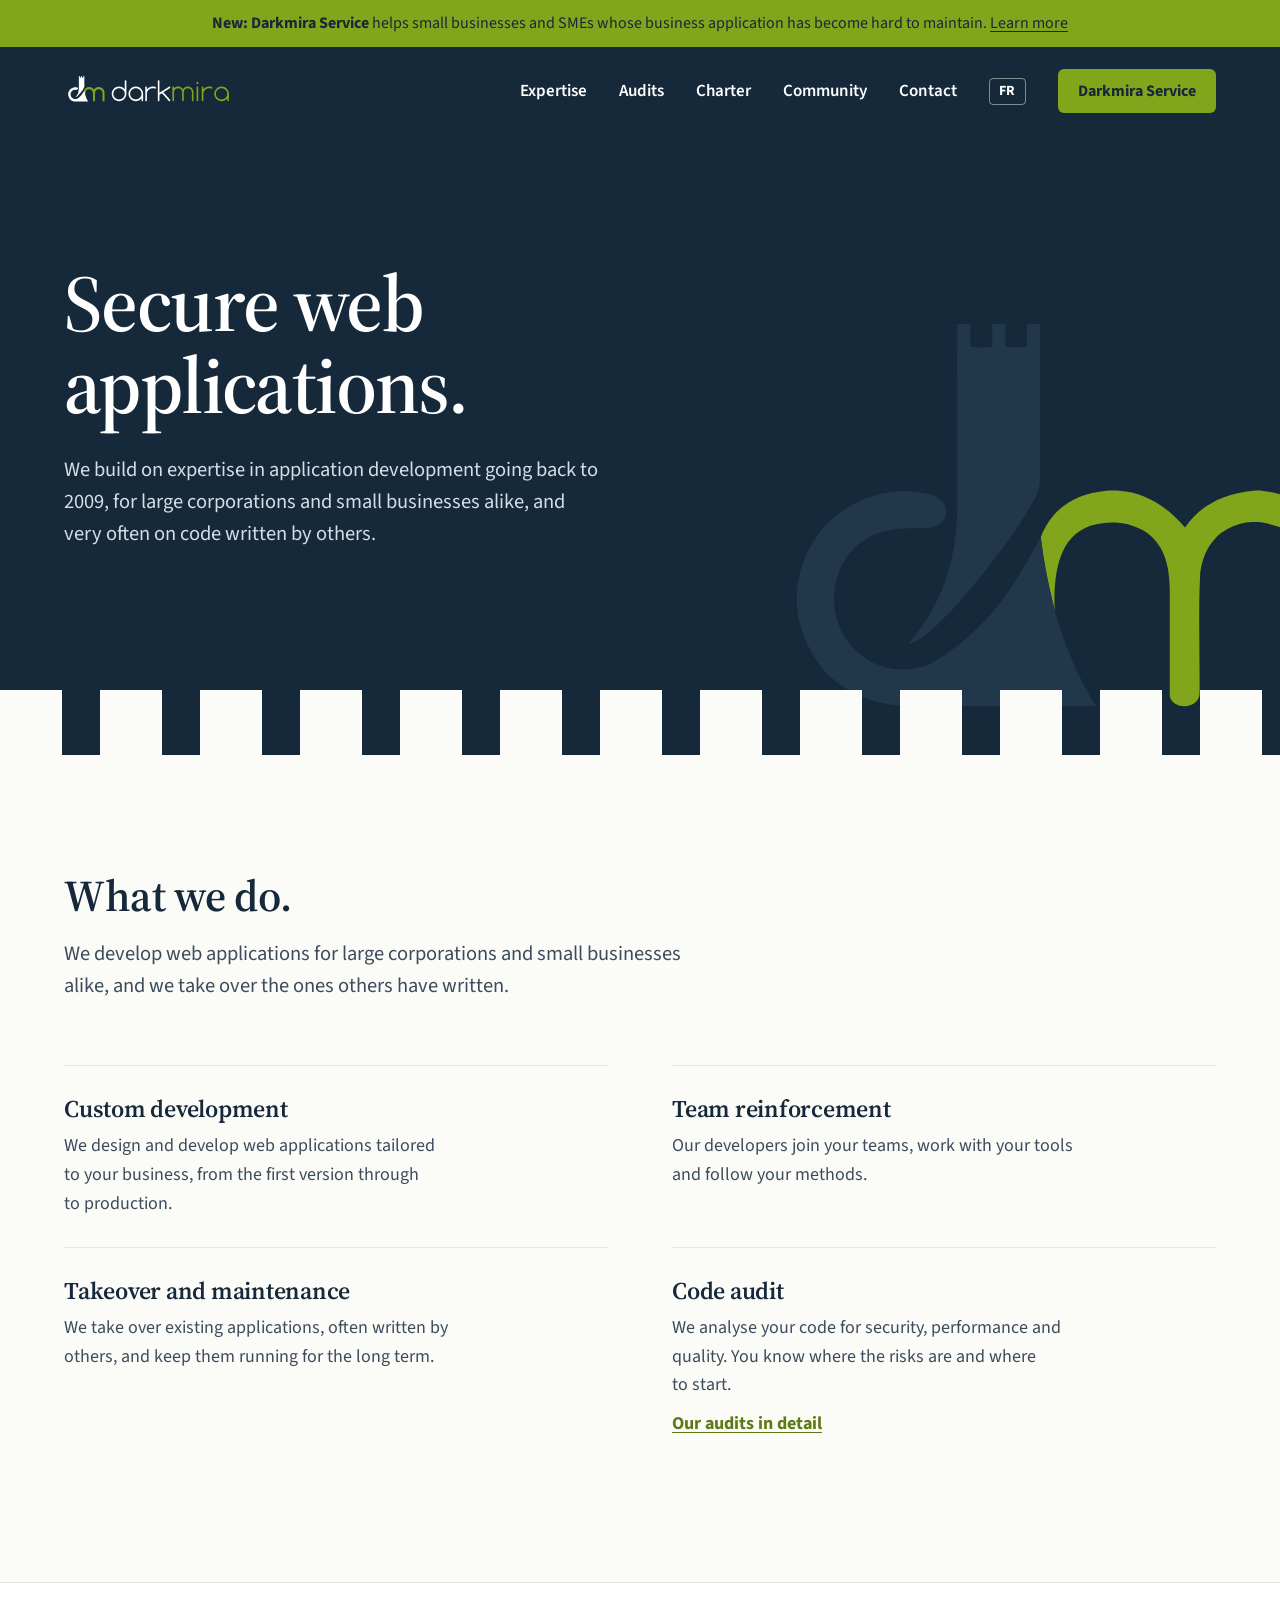
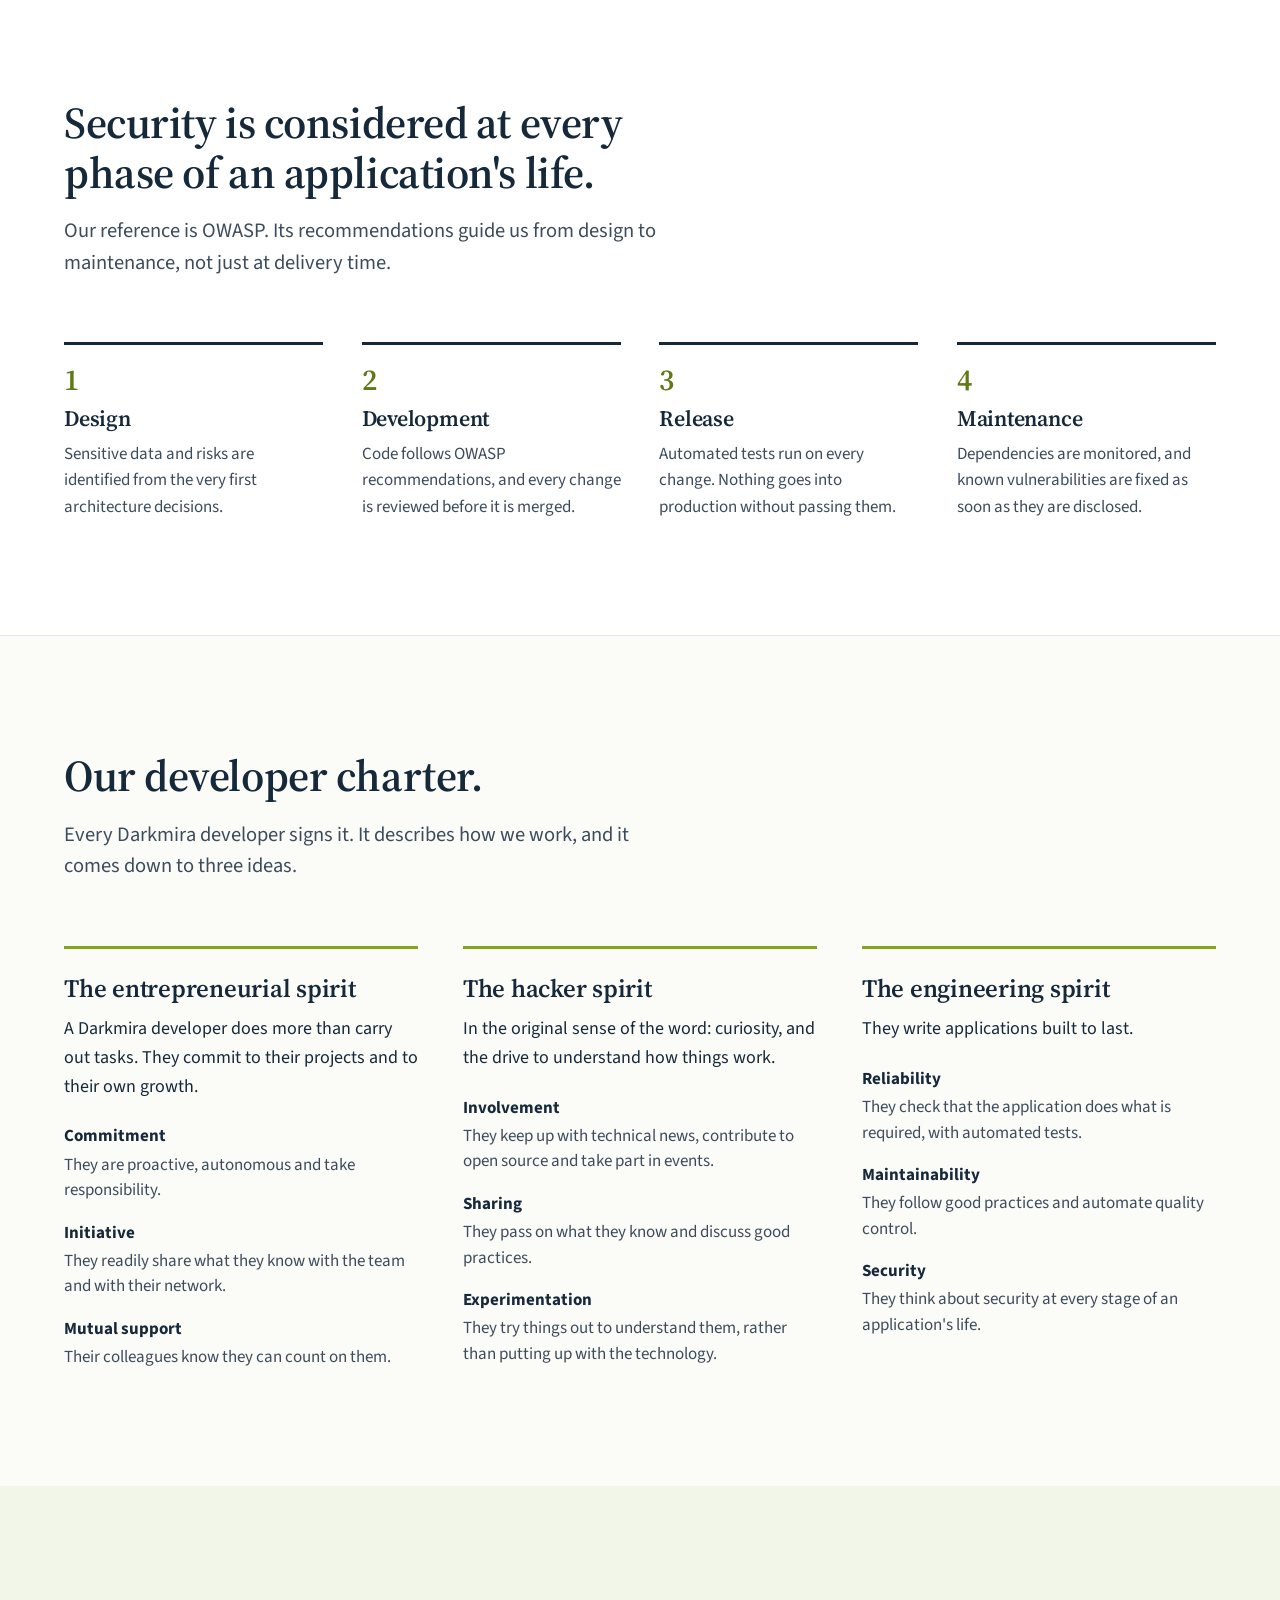
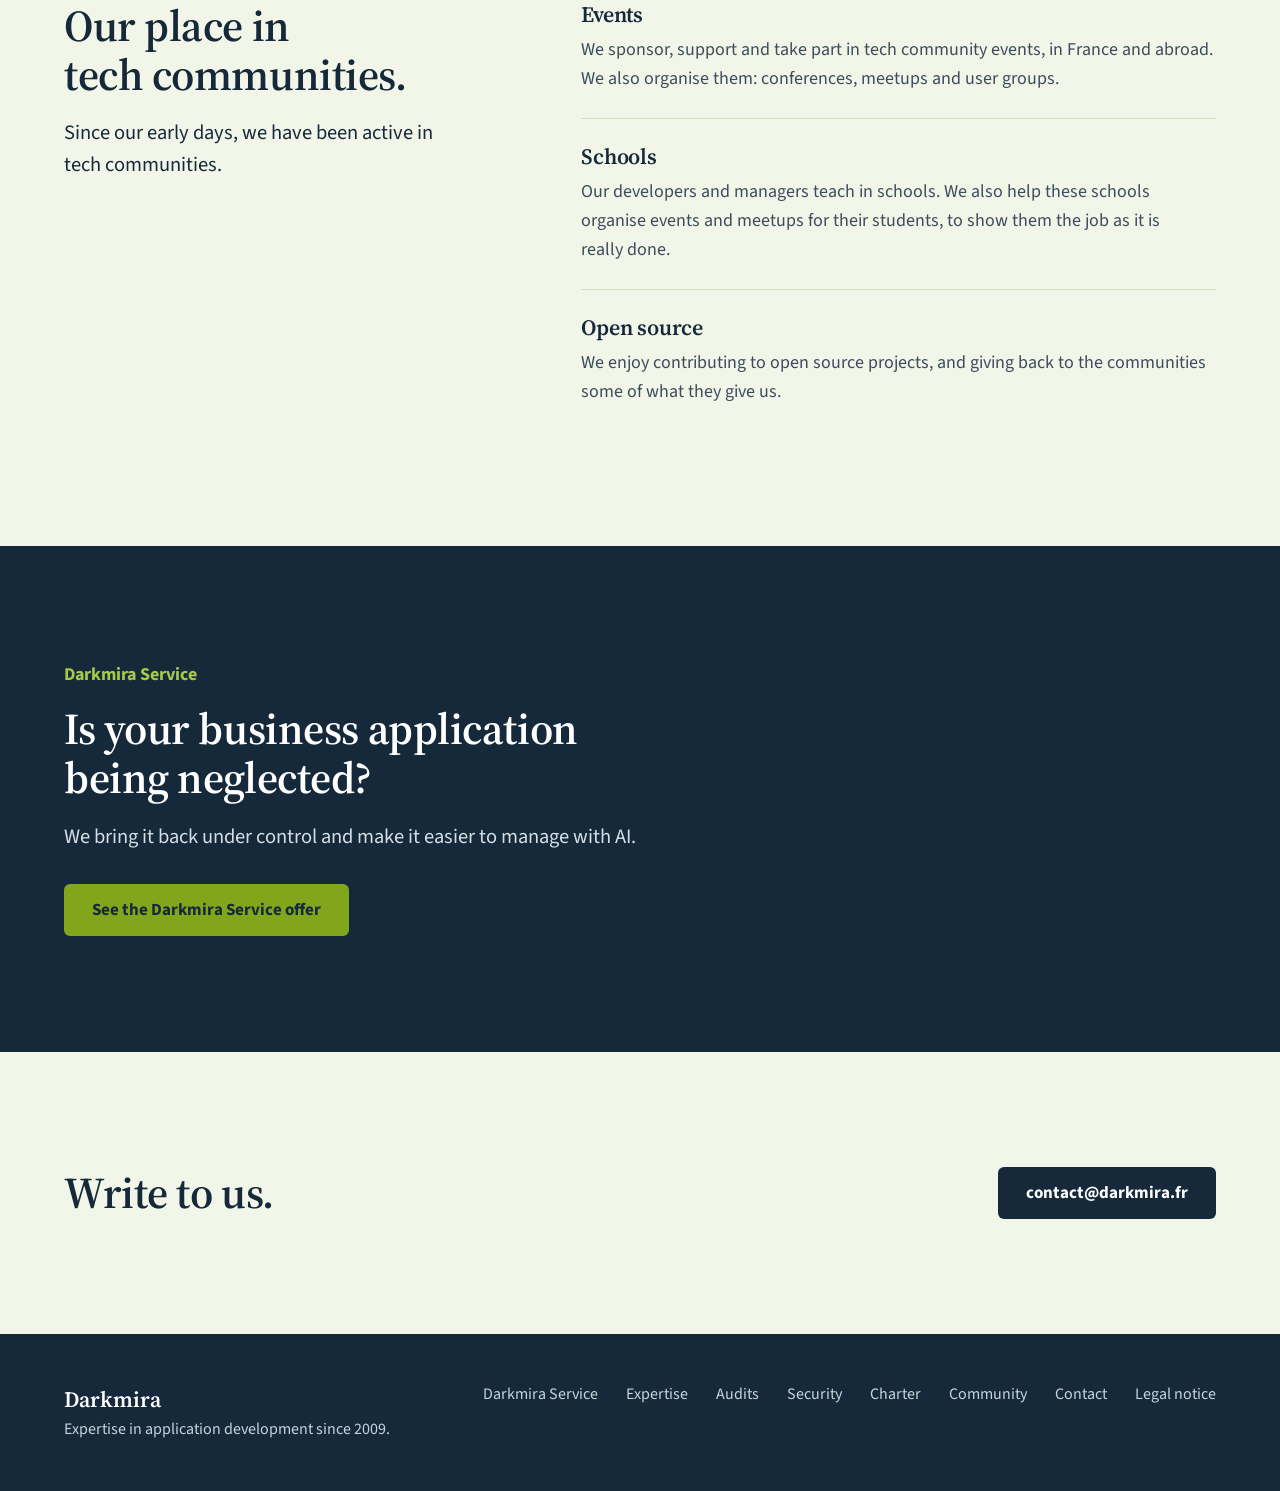
==== en/index.html @ b1850379 "Version anglaise (#5)" ====
<!doctype html>
<html lang="en">
<head>
<meta charset="utf-8">
<title>Darkmira, secure web applications</title>
<meta name="description" content="Darkmira: expertise in secure web application development since 2009, for large corporations and small businesses alike.">
<meta name="viewport" content="width=device-width, initial-scale=1">
<link rel="alternate" hreflang="fr" href="https://darkmira.fr/">
<link rel="alternate" hreflang="en" href="https://darkmira.fr/en/">
<link rel="alternate" hreflang="x-default" href="https://darkmira.fr/">
<meta name="theme-color" content="#16293A">
<link rel="icon" type="image/png" sizes="32x32" href="/assets/favicon/favicon-32x32.png">
<link rel="icon" type="image/png" sizes="16x16" href="/assets/favicon/favicon-16x16.png">
<link rel="apple-touch-icon" href="/assets/favicon/apple-touch-icon.png">
<link rel="preconnect" href="https://fonts.googleapis.com">
<link rel="preconnect" href="https://fonts.gstatic.com" crossorigin>
<link rel="stylesheet" href="https://fonts.googleapis.com/css2?family=Source+Sans+3:wght@400;600;700&amp;family=Source+Serif+4:opsz,wght@8..60,500;8..60,600&amp;display=swap">
<link rel="stylesheet" href="/assets/css/site.css">
</head>
<body>
<a class="evitement" href="#contenu">Skip to content</a>

<a class="bandeau" href="https://service.darkmira.fr/en/"><strong>New: Darkmira Service</strong> helps small businesses and SMEs whose business application has become hard to maintain. <span>Learn more</span></a>

<div class="rempart">
  <header class="cadre entete">
    <a class="entete__logo" href="/en/" aria-label="Darkmira, home"><svg viewBox="0 0 735.1 173.5" aria-hidden="true" focusable="false"><path fill="currentColor" d="M67.9,28.1c1.5,0.4,4.7,0.4,6.2,0v-6.5H78v6.5c1.5,0.4,4.7,0.4,6.2,0v-6.5h3.8v22.6c0,7.4,0,16.8,0,22.3c0,4-2.8,7.7-4.8,11c-5.9,9.7-18.4,24.4-20.4,26.4c-2,2-4.3,4.3-4.3,4.3s-4.8,4.8-8.6,5.8c8-8.9,14.1-22,14.2-39.1c0.1-16.8-0.1-35.8,0-53.3h3.8V28.1z"></path><path fill="#81A61B" d="M88.1,83.1c3-7.8,9.2-12.5,19-13.4c1.1-0.1,3.6,0,3.6,0c7.1,0.4,13.6,4.3,19,10.6c4.1-6,10.5-9.7,19.7-10.6c1.3-0.1,2.4,0,2.4,0c14.5,1.6,23.4,12.3,23.3,23.8c0,1.7,0,35.5,0,35.5c-1,3.8-8.5,3.8-8.6-0.7c-0.2-11.5,0.3-23.7-0.2-34.8c-0.7-8.9-5.8-13.1-14.2-14.6c-1.4-0.2-3.7-0.2-4.8,0c-7.6,1.4-12,6.4-13.2,14.4c-0.6,11-0.1,23.1-0.2,34.6c0.2,5-7.8,5.2-8.6,1V98c0-11.1-4.4-17.8-14.2-19.2c-2.3-0.2-2.6-0.2-4.6,0c-11.9,1.4-14.7,11.8-14.2,25.7C90.5,97.6,88.9,90.7,88.1,83.1"></path><path fill="currentColor" d="M88.1,83c0.9,7.6,2.4,14.6,4.1,21.4c2.8,10.3,6.8,19.3,11.8,27.4h-12H49.4c-9.6-0.2-16.4-3.7-21.4-7.9c-5-4.2-10.4-13.8-10.3-23c-0.2-13.3,9-22.1,10.8-23.5c3.9-3.2,10-6.8,18.7-7.4c0,0,1.5-0.1,2.9,0c4.5,0.5,10.5,0.9,10.6,5.8c0,2.8-2.3,4.8-6.2,4.8c-3,0-1.9,0-7,0.2c-12.7,0.6-20.1,10.8-19,22.6c1,10.3,11.3,20.9,25.2,17.3c6.1-1.6,16.7-11.7,17.8-13C78.4,100.7,83.2,91.9,88.1,83"></path><path fill="currentColor" d="M262.7,43.4c0-1,0.3-1.8,1-2.5c0.7-0.7,1.5-1,2.5-1s1.8,0.3,2.5,1s1,1.5,1,2.5v55.3c0,8.7-3.1,16.2-9.3,22.4c-6.2,6.2-13.7,9.3-22.4,9.3s-16.2-3.1-22.4-9.3c-6.2-6.2-9.3-13.7-9.3-22.4c0-8.7,3.1-16.2,9.3-22.4c6.2-6.2,13.6-9.3,22.4-9.3s16.2,3.1,22.4,9.3l2.2,2.2V43.4z M262.7,98.8c0-6.8-2.4-12.6-7.2-17.4c-4.8-4.8-10.6-7.2-17.4-7.2s-12.6,2.4-17.4,7.2c-4.8,4.8-7.2,10.6-7.2,17.4s2.4,12.6,7.2,17.4c4.8,4.8,10.6,7.2,17.4,7.2s12.6-2.4,17.4-7.2C260.3,111.4,262.7,105.6,262.7,98.8z"></path><path fill="currentColor" d="M335.1,119c-7.6,7.7-15.8,11.5-24.6,11.5c-8.7,0-16.2-3.1-22.4-9.3c-6.2-6.2-9.3-13.7-9.3-22.4c0-8.7,3.1-16.2,9.3-22.4c6.2-6.2,13.6-9.3,22.4-9.3s16.2,3.1,22.4,9.3c6.2,6.2,9.3,13.7,9.3,22.4v28.2c0,1-0.3,1.8-1,2.5s-1.5,1-2.5,1s-1.8-0.3-2.5-1c-0.7-0.7-1-1.5-1-2.5V119z M310.5,74.1c-6.8,0-12.6,2.4-17.4,7.2c-4.8,4.8-7.2,10.6-7.2,17.4s2.4,12.6,7.2,17.4c4.8,4.8,10.6,7.2,17.4,7.2s12.6-2.4,17.4-7.2c4.8-4.8,7.2-10.6,7.2-17.4c0-6.8-2.4-12.6-7.2-17.4C323.1,76.5,317.2,74.1,310.5,74.1z"></path><path fill="currentColor" d="M351.4,70.6c0-1,0.3-1.8,1-2.5s1.5-1,2.5-1s1.8,0.3,2.5,1s1,1.5,1,2.5v8c7.7-7.7,15.9-11.5,24.7-11.5c4.7,0,8.7,0.7,12.1,2.2c0.6,0.2,1.2,0.6,1.6,1.1c0.6,0.6,1,1.5,1,2.5c0,1-0.3,1.8-1,2.5s-1.5,1-2.5,1c-0.6,0-1.1-0.1-1.6-0.3c-2.6-1.3-5.8-1.9-9.6-1.9c-6.8,0-12.6,2.4-17.4,7.2c-4.8,4.8-7.2,10.6-7.2,17.4v28.2c0,1-0.3,1.8-1,2.5s-1.5,1-2.5,1s-1.8-0.3-2.5-1s-1-1.5-1-2.5V70.6z"></path><path fill="currentColor" d="M412.6,94.6l41.5-27c0.5-0.3,1.2-0.5,1.9-0.5c1,0,1.8,0.3,2.5,1s1,1.5,1,2.5c0,1.2-0.4,2.1-1.1,2.7L429.7,92l28.8,32.5c0.6,0.7,1,1.5,1,2.5c0,1-0.3,1.8-1,2.5s-1.5,1-2.5,1c-1,0-1.8-0.4-2.5-1.1l-29.8-33.5l-11,7.2v23.9c0,1-0.3,1.8-1,2.5c-0.7,0.7-1.5,1-2.5,1s-1.8-0.3-2.5-1c-0.7-0.7-1-1.5-1-2.5V43.3c0-1,0.3-1.8,1-2.5c0.7-0.7,1.5-1,2.5-1s1.8,0.3,2.5,1c0.7,0.7,1,1.5,1,2.5V94.6z"></path><path fill="#81A61B" d="M475.6,126.9c0,1-0.3,1.8-1,2.5s-1.5,1-2.5,1c-1,0-1.8-0.3-2.5-1c-0.7-0.7-1-1.5-1-2.5V70.6c0-1,0.3-1.8,1-2.5c0.7-0.7,1.5-1,2.5-1c1,0,1.8,0.3,2.5,1s1,1.5,1,2.5v3.8c5.7-4.9,11.6-7.3,17.6-7.3c6.8,0,12.6,2.4,17.4,7.2c1.2,1.2,2.4,2.7,3.7,4.4c1.3-1.7,2.5-3.2,3.7-4.4c4.8-4.8,10.6-7.2,17.4-7.2s12.6,2.4,17.4,7.2c4.8,4.8,7.2,10.6,7.2,17.4v35.2c0,1-0.3,1.8-1,2.5s-1.5,1-2.5,1s-1.8-0.3-2.5-1s-1-1.5-1-2.5V91.7c0-4.9-1.7-9-5.2-12.4c-3.5-3.5-7.6-5.2-12.4-5.2c-4.8,0-9,1.7-12.4,5.2c-3.4,3.4-5.1,7.6-5.1,12.4v35.2c0,1-0.3,1.8-1,2.5s-1.5,1-2.5,1s-1.8-0.3-2.5-1s-1-1.5-1-2.5V91.7c0-4.9-1.7-9-5.1-12.4c-3.5-3.5-7.6-5.2-12.4-5.2c-4.8,0-9,1.7-12.4,5.2c-3.4,3.4-5.1,7.6-5.1,12.4V126.9z"></path><path fill="#81A61B" d="M581.7,51.8c0,1.3-0.5,2.4-1.4,3.3c-0.9,0.9-2,1.4-3.3,1.4c-1.3,0-2.4-0.5-3.3-1.4c-0.9-0.9-1.4-2-1.4-3.3c0-1.3,0.5-2.4,1.4-3.3c0.9-0.9,2-1.4,3.3-1.4c1.3,0,2.4,0.5,3.3,1.4C581.2,49.4,581.7,50.5,581.7,51.8z M573.5,70.6c0-1,0.3-1.8,1-2.5c0.7-0.7,1.5-1,2.5-1c1,0,1.8,0.3,2.5,1c0.7,0.7,1,1.5,1,2.5v56.3c0,1-0.3,1.8-1,2.5c-0.7,0.7-1.5,1-2.5,1c-1,0-1.8-0.3-2.5-1c-0.7-0.7-1-1.5-1-2.5V70.6z"></path><path fill="#81A61B" d="M595.7,70.6c0-1,0.3-1.8,1-2.5s1.5-1,2.5-1s1.8,0.3,2.5,1s1,1.5,1,2.5v8c7.7-7.7,15.9-11.5,24.7-11.5c4.7,0,8.7,0.7,12.1,2.2c0.6,0.2,1.2,0.6,1.6,1.1c0.6,0.6,1,1.5,1,2.5c0,1-0.3,1.8-1,2.5s-1.5,1-2.5,1c-0.6,0-1.1-0.1-1.6-0.3c-2.6-1.3-5.8-1.9-9.6-1.9c-6.8,0-12.6,2.4-17.4,7.2c-4.8,4.8-7.2,10.6-7.2,17.4v28.2c0,1-0.3,1.8-1,2.5s-1.5,1-2.5,1s-1.8-0.3-2.5-1s-1-1.5-1-2.5V70.6z"></path><path fill="#81A61B" d="M706.1,119c-7.6,7.7-15.8,11.5-24.6,11.5c-8.7,0-16.2-3.1-22.4-9.3c-6.2-6.2-9.3-13.7-9.3-22.4c0-8.7,3.1-16.2,9.3-22.4c6.2-6.2,13.6-9.3,22.4-9.3s16.2,3.1,22.4,9.3c6.2,6.2,9.3,13.7,9.3,22.4v28.2c0,1-0.3,1.8-1,2.5s-1.5,1-2.5,1s-1.8-0.3-2.5-1c-0.7-0.7-1-1.5-1-2.5V119z M681.5,74.1c-6.8,0-12.6,2.4-17.4,7.2c-4.8,4.8-7.2,10.6-7.2,17.4s2.4,12.6,7.2,17.4c4.8,4.8,10.6,7.2,17.4,7.2s12.6-2.4,17.4-7.2c4.8-4.8,7.2-10.6,7.2-17.4c0-6.8-2.4-12.6-7.2-17.4C694.1,76.5,688.3,74.1,681.5,74.1z"></path></svg></a>
    <nav aria-label="Main navigation">
      <a href="#expertise">Expertise</a>
      <a href="/en/audits.html">Audits</a>
      <a href="#charte">Charter</a>
      <a href="#communaute">Community</a>
      <a href="#contact">Contact</a>
      <a class="langue" href="/" hreflang="fr" lang="fr" aria-label="Version française">FR</a>
      <a class="bouton bouton--vert" href="https://service.darkmira.fr/en/">Darkmira Service</a>
    </nav>
  </header>

  <section class="cadre hero">
    <h1>Secure web applications.</h1>
    <p class="chapeau">We build on expertise in application development going back to 2009, for large corporations and small businesses alike, and very often on code written by others.</p>
  </section>
  <svg class="hero__tour" viewBox="0 0 192 173.5" aria-hidden="true" focusable="false"><path class="t" d="M68.3,31c1.5,0.4,4.7,0.4,6.2,0v-6.5h3.8V31c1.5,0.4,4.7,0.4,6.2,0v-6.5h3.8v22.6c0,7.4,0,16.8,0,22.3c0,4-2.8,7.7-4.8,11c-5.9,9.7-18.4,24.4-20.4,26.4c-2,2-4.3,4.3-4.3,4.3s-4.8,4.8-8.6,5.8c8-8.9,14.1-22,14.2-39.1c0.1-16.8-0.1-35.8,0-53.3h3.8V31z"/><path class="m" d="M88.5,86c3-7.8,9.2-12.5,19-13.4c1.1-0.1,3.6,0,3.6,0c7.1,0.4,13.6,4.3,19,10.6c4.1-6,10.5-9.7,19.7-10.6c1.3-0.1,2.4,0,2.4,0c14.5,1.6,23.4,12.3,23.3,23.8c0,1.7,0,35.5,0,35.5c-1,3.8-8.5,3.8-8.6-0.7c-0.2-11.5,0.3-23.7-0.2-34.8c-0.7-8.9-5.8-13.1-14.2-14.6c-1.4-0.2-3.7-0.2-4.8,0c-7.6,1.4-12,6.4-13.2,14.4c-0.6,11-0.1,23.1-0.2,34.6c0.2,5-7.8,5.2-8.6,1v-30.7c0-11.1-4.4-17.8-14.2-19.2c-2.3-0.2-2.6-0.2-4.6,0C94.8,83,92,93.5,92.5,107.3C90.9,100.5,89.3,93.6,88.5,86"/><path class="t" d="M88.5,85.9c0.9,7.6,2.4,14.6,4.1,21.4c2.8,10.3,6.8,19.3,11.8,27.4h-12H49.8c-9.6-0.2-16.4-3.7-21.4-7.9c-5-4.2-10.4-13.8-10.3-23C18,90.4,27.2,81.5,29,80.2c3.9-3.2,10-6.8,18.7-7.4c0,0,1.5-0.1,2.9,0c4.5,0.5,10.5,0.9,10.6,5.8c0,2.8-2.3,4.8-6.2,4.8c-3,0-1.9,0-7,0.2c-12.7,0.6-20.1,10.8-19,22.6c1,10.3,11.3,20.9,25.2,17.3c6.1-1.6,16.7-11.7,17.8-13C78.8,103.6,83.6,94.8,88.5,85.9"/></svg>
</div>

<main id="contenu">
  <section class="section" id="expertise" aria-labelledby="expertise-titre">
    <div class="cadre">
      <div class="charte__tete">
        <h2 id="expertise-titre">What we do.</h2>
        <p class="chapeau">We develop web applications for large corporations and small businesses alike, and we take over the ones others have written.</p>
      </div>
      <ul class="activites">
        <li>
          <h3>Custom development</h3>
          <p>We design and develop web applications tailored to your business, from the first version through to production.</p>
        </li>
        <li>
          <h3>Team reinforcement</h3>
          <p>Our developers join your teams, work with your tools and follow your methods.</p>
        </li>
        <li>
          <h3>Takeover and maintenance</h3>
          <p>We take over existing applications, often written by others, and keep them running for the long term.</p>
        </li>
        <li>
          <h3>Code audit</h3>
          <p>We analyse your code for security, performance and quality. You know where the risks are and where to start.</p>
          <p><a href="/en/audits.html">Our audits in detail</a></p>
        </li>
      </ul>
    </div>
  </section>

  <section class="section blanc" id="securite" aria-labelledby="securite-titre">
    <div class="cadre">
      <div class="charte__tete">
        <h2 id="securite-titre">Security is considered at every phase of an application's life.</h2>
        <p class="chapeau">Our reference is OWASP. Its recommendations guide us from design to maintenance, not just at delivery time.</p>
      </div>
      <ol class="phases">
        <li>
          <h3>Design</h3>
          <p>Sensitive data and risks are identified from the very first architecture decisions.</p>
        </li>
        <li>
          <h3>Development</h3>
          <p>Code follows OWASP recommendations, and every change is reviewed before it is merged.</p>
        </li>
        <li>
          <h3>Release</h3>
          <p>Automated tests run on every change. Nothing goes into production without passing them.</p>
        </li>
        <li>
          <h3>Maintenance</h3>
          <p>Dependencies are monitored, and known vulnerabilities are fixed as soon as they are disclosed.</p>
        </li>
      </ol>
    </div>
  </section>

  <section class="section" id="charte" aria-labelledby="charte-titre">
    <div class="cadre">
      <div class="charte__tete">
        <h2 id="charte-titre">Our developer charter.</h2>
        <p class="chapeau">Every Darkmira developer signs it. It describes how we work, and it comes down to three ideas.</p>
      </div>
      <div class="esprits">
        <article>
          <h3>The entrepreneurial spirit</h3>
          <p class="esprits__intro">A Darkmira developer does more than carry out tasks. They commit to their projects and to their own growth.</p>
          <dl>
            <dt>Commitment</dt><dd>They are proactive, autonomous and take responsibility.</dd>
            <dt>Initiative</dt><dd>They readily share what they know with the team and with their network.</dd>
            <dt>Mutual support</dt><dd>Their colleagues know they can count on them.</dd>
          </dl>
        </article>
        <article>
          <h3>The hacker spirit</h3>
          <p class="esprits__intro">In the original sense of the word: curiosity, and the drive to understand how things work.</p>
          <dl>
            <dt>Involvement</dt><dd>They keep up with technical news, contribute to open source and take part in events.</dd>
            <dt>Sharing</dt><dd>They pass on what they know and discuss good practices.</dd>
            <dt>Experimentation</dt><dd>They try things out to understand them, rather than putting up with the technology.</dd>
          </dl>
        </article>
        <article>
          <h3>The engineering spirit</h3>
          <p class="esprits__intro">They write applications built to last.</p>
          <dl>
            <dt>Reliability</dt><dd>They check that the application does what is required, with automated tests.</dd>
            <dt>Maintainability</dt><dd>They follow good practices and automate quality control.</dd>
            <dt>Security</dt><dd>They think about security at every stage of an application's life.</dd>
          </dl>
        </article>
      </div>
    </div>
  </section>

  <section class="section engagement" id="communaute" aria-labelledby="communaute-titre">
    <div class="cadre colonnes">
      <div class="colonnes__tete">
        <h2 id="communaute-titre">Our place in tech communities.</h2>
        <p class="chapeau">Since our early days, we have been active in tech communities.</p>
      </div>
      <ul class="liste-filets">
        <li>
          <h3>Events</h3>
          <p>We sponsor, support and take part in tech community events, in France and abroad. We also organise them: conferences, meetups and user groups.</p>
        </li>
        <li>
          <h3>Schools</h3>
          <p>Our developers and managers teach in schools. We also help these schools organise events and meetups for their students, to show them the job as it is really done.</p>
        </li>
        <li>
          <h3>Open source</h3>
          <p>We enjoy contributing to open source projects, and giving back to the communities some of what they give us.</p>
        </li>
      </ul>
    </div>
  </section>

  <section class="section offre" aria-labelledby="offre-titre">
    <div class="cadre">
      <div>
        <p class="offre__nom">Darkmira Service</p>
        <h2 id="offre-titre">Is your business application being neglected?</h2>
        <p class="chapeau">We bring it back under control and make it easier to manage with AI.</p>
      </div>
      <div class="offre__action">
        <a class="bouton bouton--vert" href="https://service.darkmira.fr/en/">See the Darkmira Service offer</a>
      </div>
    </div>
  </section>

  <section class="section contact" id="contact" aria-labelledby="contact-titre">
    <div class="cadre">
      <h2 id="contact-titre">Write to us.</h2>
      <a class="bouton bouton--nuit" href="mailto:contact@darkmira.fr">contact@darkmira.fr</a>
    </div>
  </section>
</main>

<footer class="pied">
  <div class="cadre">
    <div>
      <p class="pied__nom">Darkmira</p>
      <p>Expertise in application development since 2009.</p>
    </div>
    <nav aria-label="Footer">
      <a href="https://service.darkmira.fr/en/">Darkmira Service</a>
      <a href="#expertise">Expertise</a>
      <a href="/en/audits.html">Audits</a>
      <a href="#securite">Security</a>
      <a href="#charte">Charter</a>
      <a href="#communaute">Community</a>
      <a href="#contact">Contact</a>
      <a href="/en/legal-notice.html">Legal notice</a>
    </nav>
  </div>
</footer>
</body>
</html>
---- assets/css/site.css ----
:root {
  --nuit: #16293A;
  --nuit-2: #20374C;
  --vert: #81A61B;
  --vert-fonce: #5F7A14;
  --vert-clair: #A9C94A;
  --page: #FBFBF8;
  --pale: #F2F6E8;
  --blanc: #FFFFFF;
  --texte-2: #3D4C5C;
  --filet: #E3E8D8;
  --sur-nuit: #D5DEE6;

  --serif: 'Source Serif 4', Georgia, serif;
  --sans: 'Source Sans 3', 'Helvetica Neue', Arial, sans-serif;

  --gouttiere: clamp(16px, 5vw, 64px);
  --largeur: 1152px;

  /* Créneaux : proportions du sommet de la tour du logo (merlon 6,2 / créneau 3,8 / hauteur 6,5), x4 */
  --merlon: 62px;
  --pas: 100px;
  --creneau-h: 65px;
}

*, *::before, *::after { box-sizing: border-box; }

html { -webkit-text-size-adjust: 100%; }

body {
  margin: 0;
  background: var(--page);
  color: var(--nuit);
  font-family: var(--sans);
  font-size: 18px;
  line-height: 1.6;
  text-rendering: optimizeLegibility;
}

img, svg { display: block; max-width: 100%; }

a { color: var(--vert-fonce); text-underline-offset: 3px; }
a:hover { color: var(--nuit); }

:focus-visible {
  outline: 3px solid var(--vert);
  outline-offset: 3px;
  border-radius: 2px;
}

.evitement {
  position: absolute;
  left: 16px;
  top: -100px;
  z-index: 10;
  padding: 10px 16px;
  background: var(--blanc);
  color: var(--nuit);
  font-weight: 700;
}
.evitement:focus { top: 16px; }

.cadre {
  width: 100%;
  max-width: calc(var(--largeur) + 2 * var(--gouttiere));
  margin: 0 auto;
  padding: 0 var(--gouttiere);
}

h1, h2, h3 {
  margin: 0;
  font-family: var(--serif);
  font-weight: 600;
  letter-spacing: -0.01em;
}

h2 {
  font-size: clamp(30px, 4vw, 44px);
  line-height: 1.12;
  max-width: 26ch;
}

h1, h2, h3 { text-wrap: balance; }
p { text-wrap: pretty; }

p { margin: 0; }

.chapeau {
  font-size: clamp(19px, 1.6vw, 22px);
  line-height: 1.55;
  color: var(--texte-2);
  max-width: 62ch;
}

/* Boutons */
.bouton {
  display: inline-flex;
  align-items: center;
  min-height: 52px;
  padding: 12px 26px;
  border-radius: 6px;
  border: 2px solid transparent;
  font-weight: 700;
  font-size: 17px;
  line-height: 1.2;
  text-decoration: none;
  transition: background-color .15s ease, color .15s ease, border-color .15s ease;
}
.bouton--vert { background: var(--vert); color: var(--nuit); }
.bouton--vert:hover { background: var(--vert-clair); color: var(--nuit); }
.bouton--nuit { background: var(--nuit); color: var(--blanc); }
.bouton--nuit:hover { background: var(--nuit-2); color: var(--blanc); }
.bouton--contour { border-color: currentColor; color: var(--blanc); }
.bouton--contour:hover { background: var(--blanc); border-color: var(--blanc); color: var(--nuit); }

/* Bandeau Darkmira Service */
.bandeau {
  display: block;
  padding: 12px var(--gouttiere);
  background: var(--vert);
  color: var(--nuit);
  font-size: 16px;
  line-height: 1.45;
  text-align: center;
  text-decoration: none;
}
.bandeau:hover { background: var(--vert-clair); color: var(--nuit); }
.bandeau span { text-decoration: underline; text-underline-offset: 3px; }

/* En-tête et hero : le rempart */
.rempart {
  position: relative;
  overflow: hidden;
  background: var(--nuit);
  color: var(--blanc);
}

.rempart::after {
  content: "";
  position: absolute;
  left: 0;
  right: 0;
  bottom: 0;
  z-index: 3;
  height: var(--creneau-h);
  background: linear-gradient(to right, var(--page) 0 var(--merlon), transparent var(--merlon) var(--pas)) 0 0 / var(--pas) 100% repeat-x;
}

.entete {
  position: relative;
  z-index: 2;
  display: flex;
  align-items: center;
  justify-content: space-between;
  gap: 24px;
  min-height: 88px;
}

.entete__logo { color: var(--blanc); }
.entete__logo svg { width: 170px; height: auto; }

.entete nav {
  display: flex;
  align-items: center;
  gap: 32px;
  font-size: 17px;
  font-weight: 600;
}
.entete nav a:not(.bouton) { color: var(--blanc); text-decoration: none; }
.entete nav a:not(.bouton):hover { color: var(--vert-clair); }
.entete .bouton { min-height: 44px; padding: 8px 18px; font-size: 16px; }

.hero {
  position: relative;
  z-index: 2;
  padding-top: clamp(72px, 10vw, 128px);
  padding-bottom: calc(clamp(88px, 11vw, 144px) + var(--creneau-h));
}

.hero h1 {
  font-size: clamp(42px, 6.4vw, 80px);
  line-height: 1.02;
  letter-spacing: -0.02em;
  max-width: 14ch;
}

.hero .chapeau {
  margin-top: 28px;
  color: var(--sur-nuit);
  max-width: 54ch;
}

.hero__tour {
  position: absolute;
  z-index: 1;
  right: max(-120px, calc((100vw - var(--largeur)) / 2 - 220px));
  bottom: calc(var(--creneau-h) - 150px);
  width: clamp(420px, 52vw, 760px);
  height: auto;
  pointer-events: none;
}
.hero__tour .t { fill: var(--nuit-2); }
.hero__tour .m { fill: var(--vert); }

/* Sections */
.section { padding: clamp(72px, 9vw, 120px) 0; }

.charte__tete {
  display: grid;
  gap: 18px;
  margin-bottom: clamp(40px, 5vw, 64px);
}

.esprits {
  display: grid;
  grid-template-columns: repeat(3, minmax(0, 1fr));
  gap: clamp(28px, 3.5vw, 56px);
}

.esprits article {
  padding-top: 24px;
  border-top: 3px solid var(--vert);
}

.esprits h3 {
  font-size: 25px;
  line-height: 1.2;
  margin-bottom: 12px;
}

.esprits__intro { color: var(--nuit); margin-bottom: 22px; }

.esprits dl { margin: 0; }
.esprits dt { font-weight: 700; font-size: 17px; }
.esprits dd { margin: 2px 0 16px; color: var(--texte-2); font-size: 17px; line-height: 1.5; }
.esprits dd:last-child { margin-bottom: 0; }

/* Ce que nous faisons */
.activites {
  display: grid;
  grid-template-columns: repeat(2, minmax(0, 1fr));
  gap: 0 clamp(32px, 5vw, 80px);
  margin: 0;
  padding: 0;
  list-style: none;
}
.activites li { padding: 28px 0; border-top: 1px solid var(--filet); }
.activites h3 { font-size: 24px; line-height: 1.25; margin-bottom: 8px; }
.activites p { color: var(--texte-2); max-width: 46ch; }

/* Sécurité : les phases de la vie d'une application */
.phases {
  display: grid;
  grid-template-columns: repeat(4, minmax(0, 1fr));
  gap: clamp(24px, 3vw, 40px);
  margin: 0;
  padding: 0;
  list-style: none;
  counter-reset: phase;
}
.phases li {
  counter-increment: phase;
  padding-top: 20px;
  border-top: 3px solid var(--nuit);
}
.phases li::before {
  content: counter(phase);
  display: block;
  margin-bottom: 10px;
  font-family: var(--serif);
  font-size: 30px;
  font-weight: 600;
  line-height: 1;
  color: var(--vert-fonce);
}
.phases h3 { font-size: 22px; line-height: 1.25; margin-bottom: 8px; }
.phases p { color: var(--texte-2); font-size: 17px; line-height: 1.55; }

/* Sections en deux colonnes : titre à gauche, liste à droite */
.blanc { background: var(--blanc); border-top: 1px solid var(--filet); border-bottom: 1px solid var(--filet); }

.colonnes {
  display: grid;
  grid-template-columns: minmax(0, 5fr) minmax(0, 7fr);
  gap: clamp(32px, 5vw, 80px);
  align-items: start;
}
.colonnes__tete { display: grid; gap: 18px; }
.colonnes__tete .chapeau { color: var(--nuit); }

.liste-filets { margin: 0; padding: 0; list-style: none; }
.liste-filets li { padding: 24px 0; border-top: 1px solid var(--filet); }
.liste-filets li:first-child { padding-top: 0; border-top: 0; }
.liste-filets h3 { font-size: 22px; line-height: 1.25; margin-bottom: 8px; }
.liste-filets p { color: var(--texte-2); }

.engagement { background: var(--pale); }
.engagement .liste-filets li { border-top-color: #D6DEC4; }

.offre {
  background: var(--nuit);
  color: var(--blanc);
}

.offre .cadre {
  display: grid;
  gap: 32px;
  justify-items: start;
}

.offre__nom {
  margin-bottom: 14px;
  color: var(--vert-clair);
  font-weight: 700;
  font-size: 18px;
}

.offre h2 { max-width: 24ch; }

.offre p.chapeau {
  margin-top: 18px;
  color: var(--sur-nuit);
}


.contact { background: var(--pale); }

.contact .cadre {
  display: flex;
  flex-wrap: wrap;
  align-items: center;
  justify-content: space-between;
  gap: 24px 48px;
}

/* Pied de page */
.pied {
  padding: 48px 0;
  background: var(--nuit);
  color: #C9D3DD;
  font-size: 16px;
}

.pied .cadre {
  display: flex;
  flex-wrap: wrap;
  justify-content: space-between;
  align-items: flex-start;
  gap: 24px 48px;
}

.pied__nom {
  font-family: var(--serif);
  font-size: 22px;
  font-weight: 600;
  color: var(--blanc);
}

.pied nav { display: flex; flex-wrap: wrap; gap: 12px 28px; }
.pied a { color: #C9D3DD; text-decoration: none; }
.pied a:hover { color: var(--blanc); text-decoration: underline; }

/* Page 404 */
.perdu {
  min-height: 100vh;
  display: flex;
  flex-direction: column;
}
.perdu .hero { flex-grow: 1; }
.perdu .hero .bouton { margin-top: 36px; }

@media (max-width: 900px) {
  .esprits { grid-template-columns: 1fr; }
  .colonnes, .activites { grid-template-columns: 1fr; }
  .phases { grid-template-columns: repeat(2, minmax(0, 1fr)); row-gap: 36px; }
  .hero__tour { opacity: .55; }
}

@media (max-width: 600px) {
  body { font-size: 17px; }
  .entete { flex-wrap: wrap; padding-top: 16px; padding-bottom: 16px; }
  .entete nav { gap: 20px; width: 100%; justify-content: space-between; }
  .entete__logo svg { width: 140px; }
  .hero__tour { right: -140px; width: 380px; opacity: .4; }
  .bouton { width: 100%; justify-content: center; }
  .entete .bouton { width: auto; }
  :root { --merlon: 31px; --pas: 50px; --creneau-h: 33px; }
}

@media (prefers-reduced-motion: reduce) {
  * { transition: none !important; }
}

@media (max-width: 600px) {
  .entete { flex-wrap: nowrap; }
  .entete nav { width: auto; }
  .entete nav a:not(.bouton):not(.langue) { display: none; }
}

/* Mentions légales */
.hero.hero--court {
  padding-top: clamp(48px, 6vw, 80px);
  padding-bottom: calc(clamp(48px, 6vw, 80px) + var(--creneau-h));
}
.legal { display: grid; gap: 48px; }
.legal > section { max-width: 760px; }
.legal section { display: grid; gap: 14px; }
.legal h2 { font-size: clamp(24px, 2.6vw, 30px); }
.legal p { color: var(--texte-2); max-width: 66ch; }
.legal dl {
  display: grid;
  grid-template-columns: max-content 1fr;
  gap: 10px 32px;
  margin: 8px 0 0;
}
.legal dt { font-weight: 700; }
.legal dd { margin: 0; color: var(--texte-2); }

@media (max-width: 600px) {
  .legal dl { grid-template-columns: 1fr; gap: 2px; }
  .legal dd { margin-bottom: 12px; }
}

@media (max-width: 600px) {
  .phases { grid-template-columns: 1fr; }
}

/* Page Audits */
.texte { display: grid; gap: 20px; }
.texte p { color: var(--texte-2); max-width: 64ch; }
.texte p.encadre {
  padding: 24px 28px;
  background: var(--pale);
  border-left: 4px solid var(--vert);
  font-family: var(--serif);
  font-size: clamp(20px, 2vw, 24px);
  font-weight: 500;
  line-height: 1.4;
  color: var(--nuit);
}

.activites li p + p { margin-top: 10px; }
.activites a { font-weight: 700; }

.audits {
  display: grid;
  grid-template-columns: minmax(0, 6fr) minmax(0, 3fr) minmax(0, 3fr);
  gap: clamp(24px, 3vw, 48px);
}
.audits article { padding-top: 24px; border-top: 1px solid var(--filet); }
.audits .audits__principal { border-top: 3px solid var(--vert); }
.audits h3 { font-size: 25px; line-height: 1.2; margin-bottom: 12px; }
.audits p { color: var(--texte-2); }
.audits ul { margin: 14px 0 0; padding-left: 20px; color: var(--texte-2); display: grid; gap: 4px; }
.audits li::marker { color: var(--vert-fonce); }

.carte { margin: 0; display: grid; gap: 28px; }
.carte__zone {
  display: grid;
  grid-template-columns: auto 1fr;
  grid-template-rows: 1fr auto;
  gap: 10px 14px;
  max-width: 420px;
}
.carte__axe { font-size: 15px; font-weight: 700; color: var(--texte-2); }
.carte__axe--y { writing-mode: vertical-rl; transform: rotate(180deg); align-self: center; }
.carte__axe--x { grid-column: 2; justify-self: end; }
.carte__grille {
  display: grid;
  grid-template-columns: repeat(4, 1fr);
  gap: 3px;
  aspect-ratio: 1;
  border-left: 2px solid var(--nuit);
  border-bottom: 2px solid var(--nuit);
  padding: 0 0 3px 3px;
}
.carte__grille span { border-radius: 3px; }
.g-critique { background: #B8452E; }
.g-eleve { background: #DE8A3A; }
.g-moyen { background: #EBCB5A; }
.g-reduit { background: var(--vert); }

.carte__legende { margin: 0; display: grid; gap: 10px; }
.carte__legende div { display: grid; grid-template-columns: 170px 1fr; gap: 12px; align-items: baseline; }
.carte__legende dt { display: flex; align-items: center; gap: 10px; font-weight: 700; font-size: 16px; }
.carte__legende dt span { flex: none; width: 14px; height: 14px; border-radius: 3px; }
.carte__legende dd { margin: 0; color: var(--texte-2); font-size: 16px; }

.entete nav a[aria-current="page"] { color: var(--vert-clair); }

@media (max-width: 900px) {
  .audits { grid-template-columns: 1fr; }
}
@media (max-width: 600px) {
  .carte__legende div { grid-template-columns: 1fr; gap: 2px; }
}

/* En-tête : le logo garde sa taille, les liens laissent la place au bouton sur tablette */
.entete__logo { flex: none; }
.entete nav a { white-space: nowrap; }
@media (max-width: 900px) {
  .entete nav a:not(.bouton):not(.langue) { display: none; }
}

.audits__renvoi {
  margin-top: clamp(32px, 4vw, 48px);
  padding-top: 24px;
  border-top: 1px solid var(--filet);
  color: var(--texte-2);
}
.audits__renvoi a { font-weight: 700; }

/* Sélecteur de langue */
.entete nav a.langue {
  padding: 4px 9px;
  border: 1px solid rgba(255, 255, 255, .45);
  border-radius: 4px;
  font-size: 14px;
  font-weight: 700;
  letter-spacing: .04em;
  line-height: 1.2;
}
.entete nav a.langue:hover { border-color: var(--vert-clair); }
@media (max-width: 600px) {
  .entete nav { gap: 12px; }
}
@media (max-width: 600px) {
  .entete__logo svg { width: 118px; }
  .entete .bouton { min-height: 40px; padding: 6px 12px; font-size: 14px; }
}
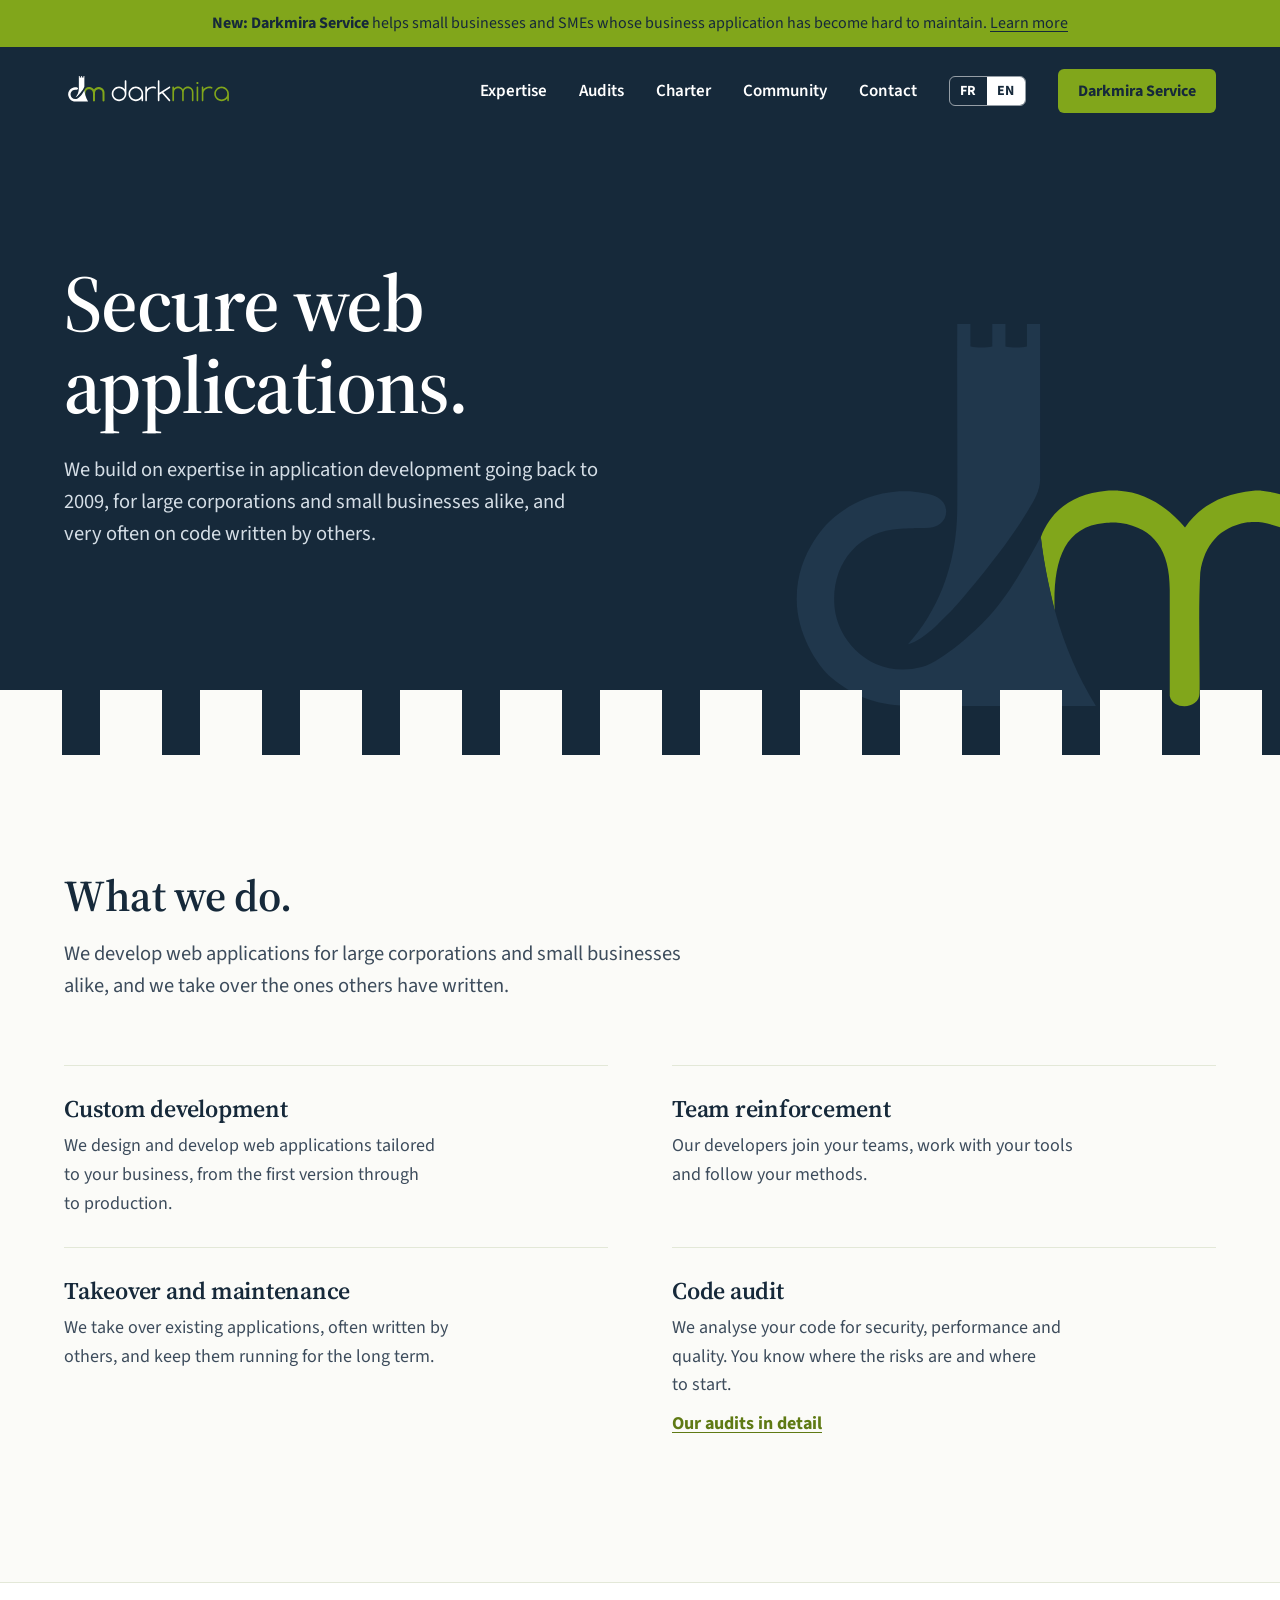
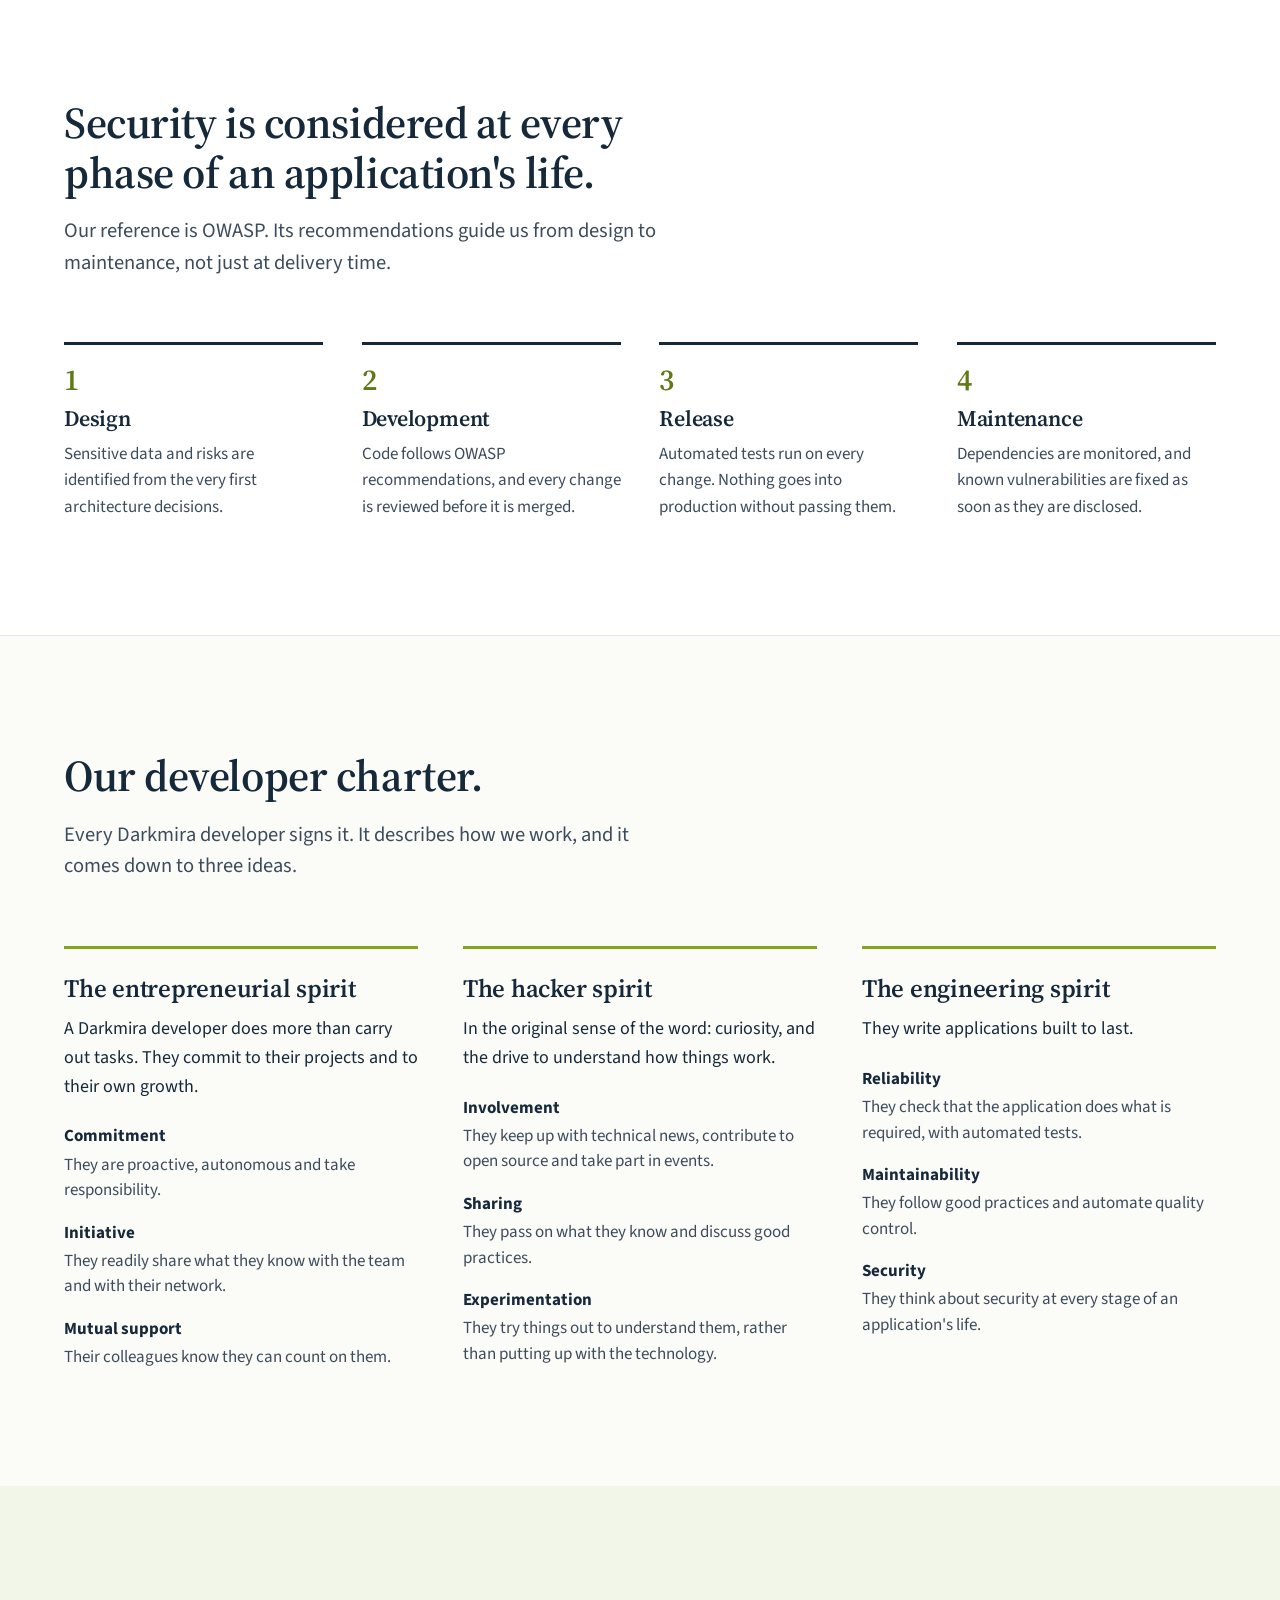
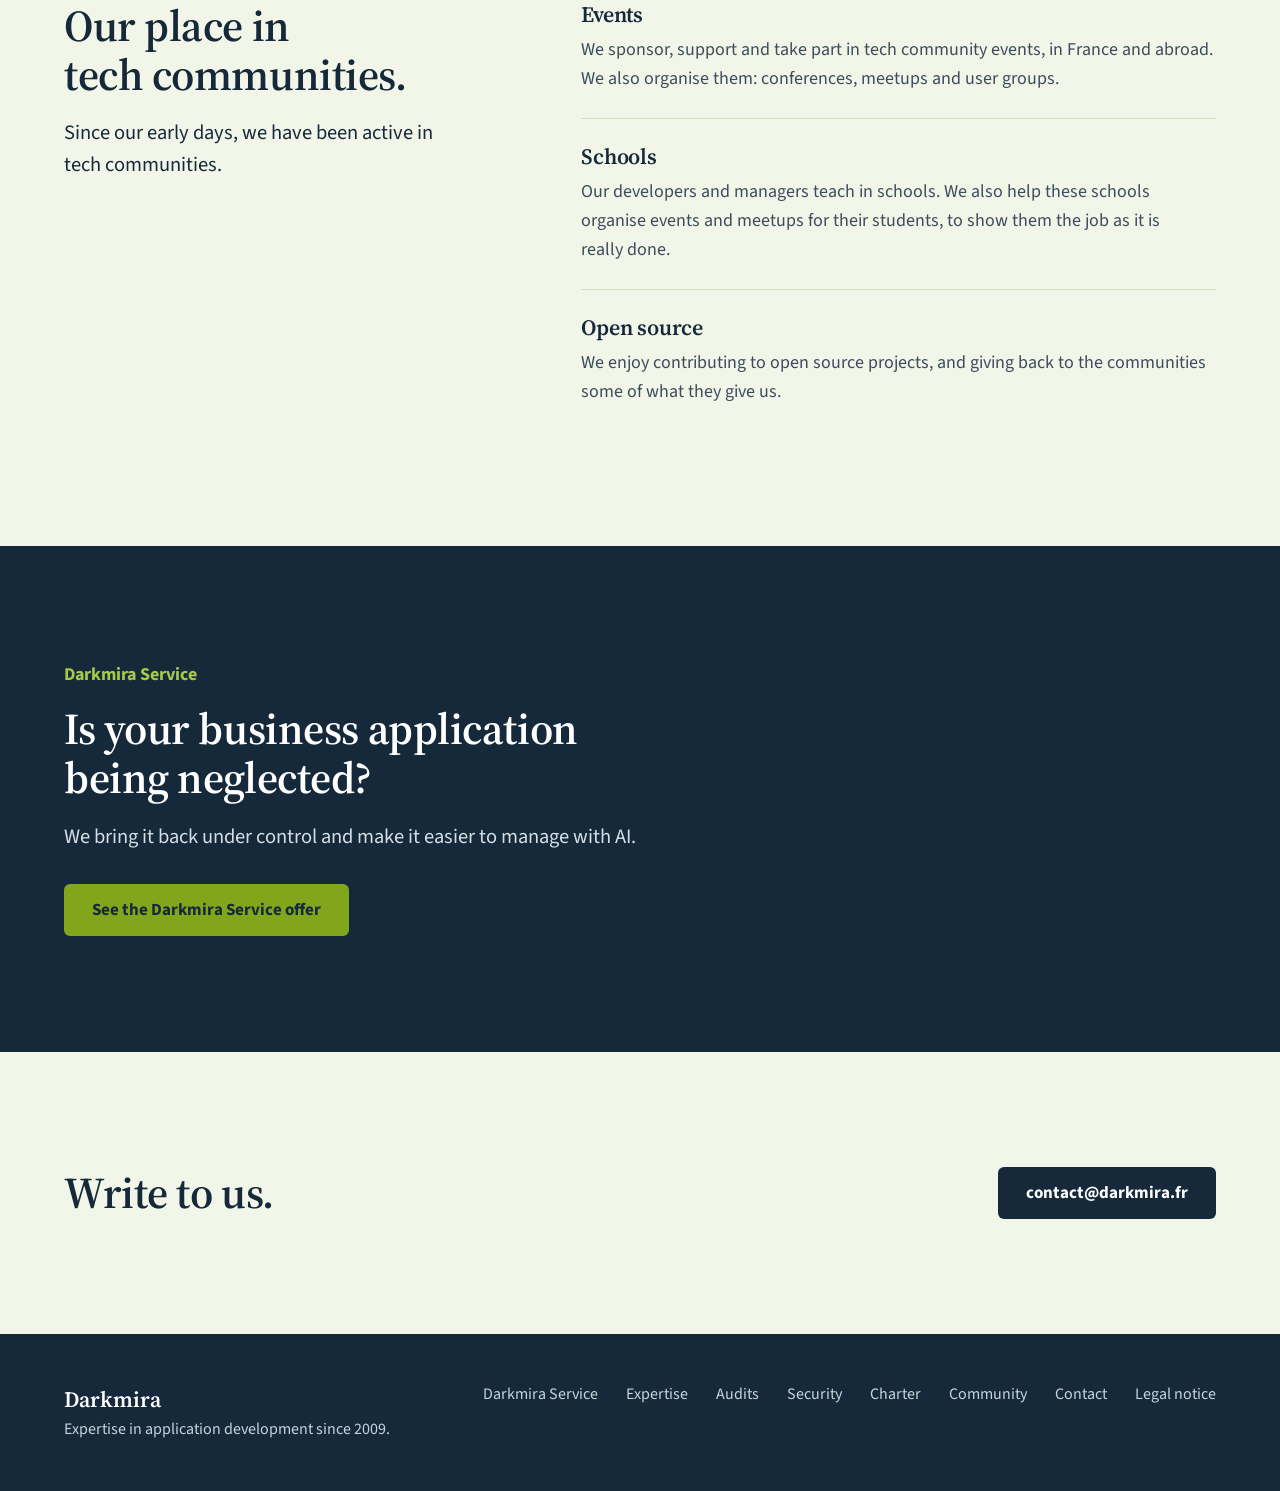
==== commit 9ec7c5a6: "Sélecteur de langue plus lisible (#7)" ====
--- a/en/index.html
+++ b/en/index.html
@@ -15,7 +15,7 @@
 <link rel="preconnect" href="https://fonts.googleapis.com">
 <link rel="preconnect" href="https://fonts.gstatic.com" crossorigin>
 <link rel="stylesheet" href="https://fonts.googleapis.com/css2?family=Source+Sans+3:wght@400;600;700&amp;family=Source+Serif+4:opsz,wght@8..60,500;8..60,600&amp;display=swap">
-<link rel="stylesheet" href="/assets/css/site.css">
+<link rel="stylesheet" href="/assets/css/site.css?v=20261005">
 </head>
 <body>
 <a class="evitement" href="#contenu">Skip to content</a>
@@ -31,7 +31,7 @@
       <a href="#charte">Charter</a>
       <a href="#communaute">Community</a>
       <a href="#contact">Contact</a>
-      <a class="langue" href="/" hreflang="fr" lang="fr" aria-label="Version française">FR</a>
+      <span class="langues" role="group" aria-label="Language"><a href="/" hreflang="fr" lang="fr" aria-label="Version française">FR</a><span class="langues__actuelle" aria-current="true">EN</span></span>
       <a class="bouton bouton--vert" href="https://service.darkmira.fr/en/">Darkmira Service</a>
     </nav>
   </header>
--- a/assets/css/site.css
+++ b/assets/css/site.css
@@ -394,7 +394,7 @@
 @media (max-width: 600px) {
   .entete { flex-wrap: nowrap; }
   .entete nav { width: auto; }
-  .entete nav a:not(.bouton):not(.langue) { display: none; }
+  .entete nav > a:not(.bouton) { display: none; }
 }
 
 /* Mentions légales */
@@ -499,7 +499,7 @@
 .entete__logo { flex: none; }
 .entete nav a { white-space: nowrap; }
 @media (max-width: 900px) {
-  .entete nav a:not(.bouton):not(.langue) { display: none; }
+  .entete nav > a:not(.bouton) { display: none; }
 }
 
 .audits__renvoi {
@@ -510,21 +510,27 @@
 }
 .audits__renvoi a { font-weight: 700; }
 
-/* Sélecteur de langue */
-.entete nav a.langue {
-  padding: 4px 9px;
-  border: 1px solid rgba(255, 255, 255, .45);
-  border-radius: 4px;
+/* Sélecteur de langue : interrupteur FR | EN, la langue active est surlignée */
+.langues {
+  display: inline-flex;
+  border: 1px solid rgba(255, 255, 255, .55);
+  border-radius: 6px;
+  overflow: hidden;
   font-size: 14px;
   font-weight: 700;
   letter-spacing: .04em;
-  line-height: 1.2;
-}
-.entete nav a.langue:hover { border-color: var(--vert-clair); }
+  line-height: 1;
+}
+.langues > * { padding: 7px 10px; }
+.langues__actuelle { background: var(--blanc); color: var(--nuit); }
+.entete nav .langues a { color: var(--blanc); text-decoration: none; }
+.entete nav .langues a:hover { background: rgba(255, 255, 255, .14); color: var(--blanc); }
 @media (max-width: 600px) {
   .entete nav { gap: 12px; }
-}
-@media (max-width: 600px) {
   .entete__logo svg { width: 118px; }
   .entete .bouton { min-height: 40px; padding: 6px 12px; font-size: 14px; }
 }
+@media (max-width: 600px) {
+  /* Le bandeau vert mène déjà à Darkmira Service : sur mobile, l'en-tête garde le logo et la langue */
+  .entete nav > .bouton { display: none; }
+}
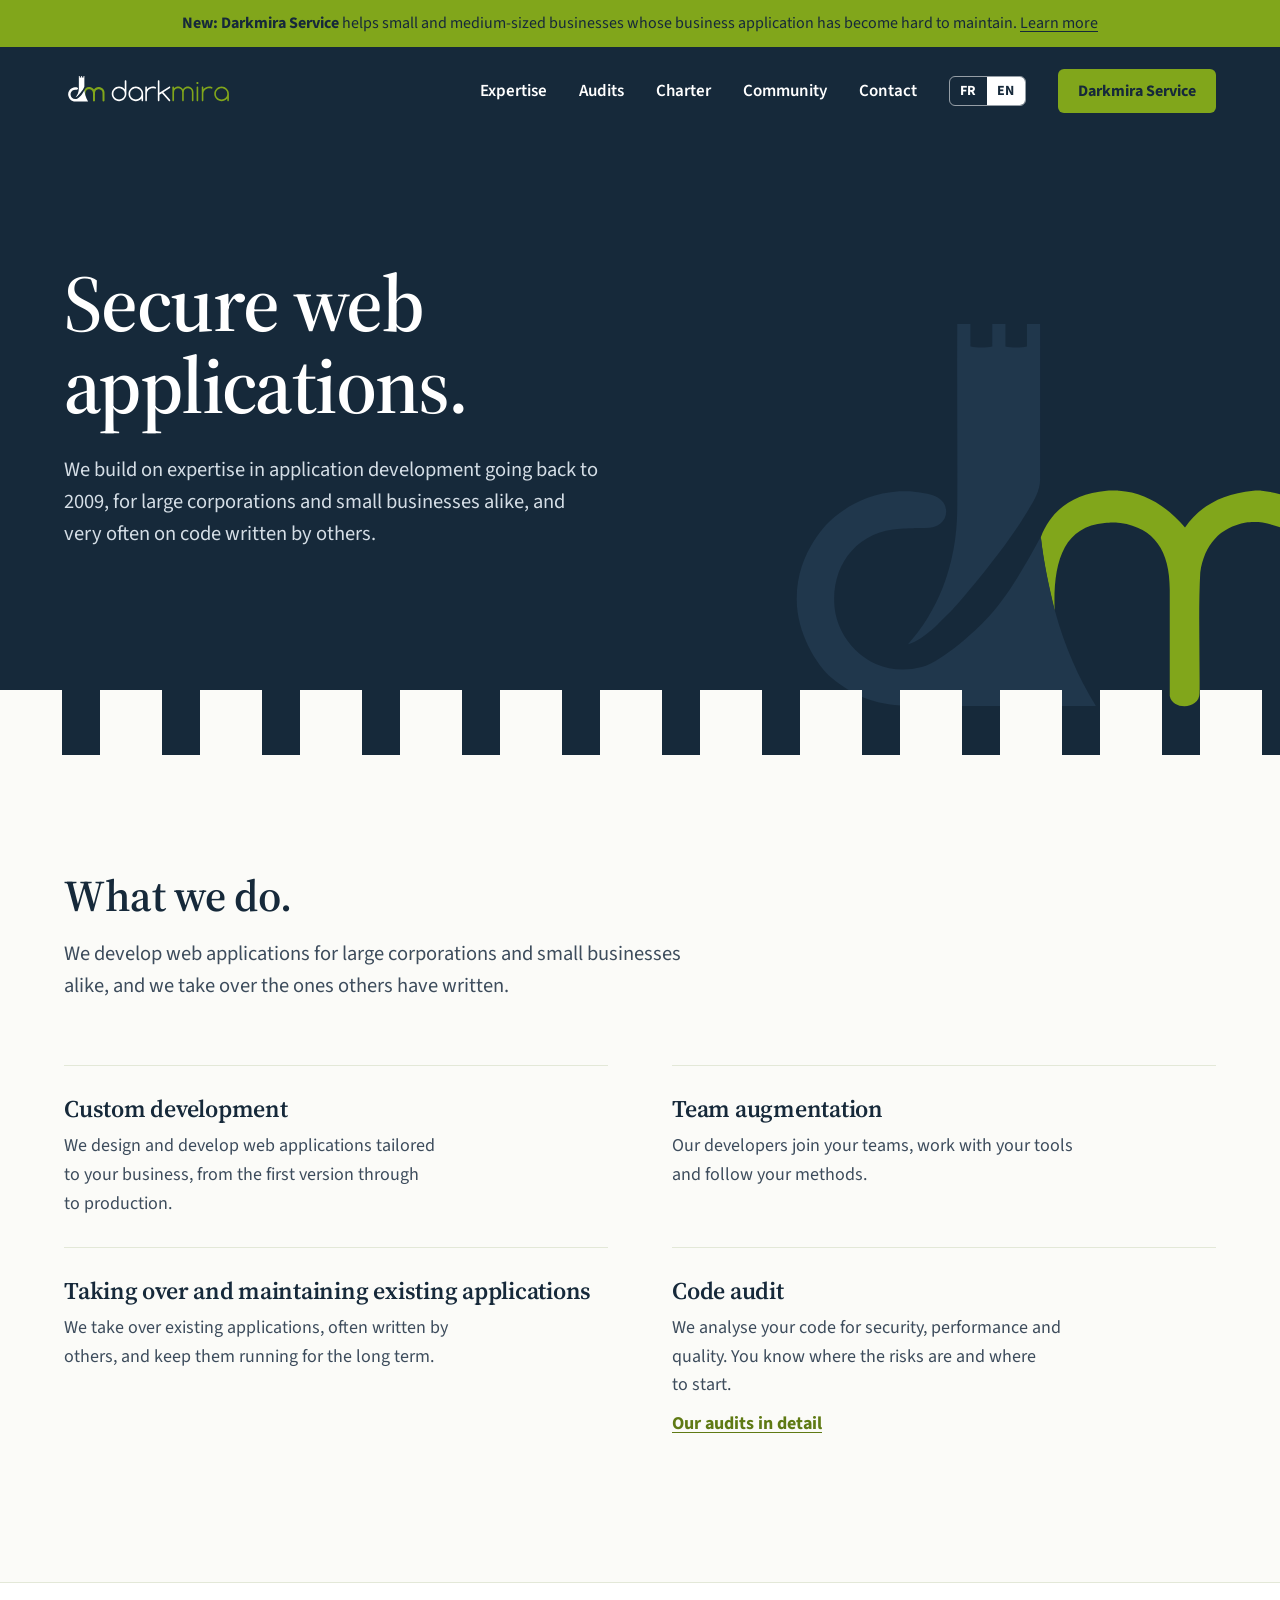
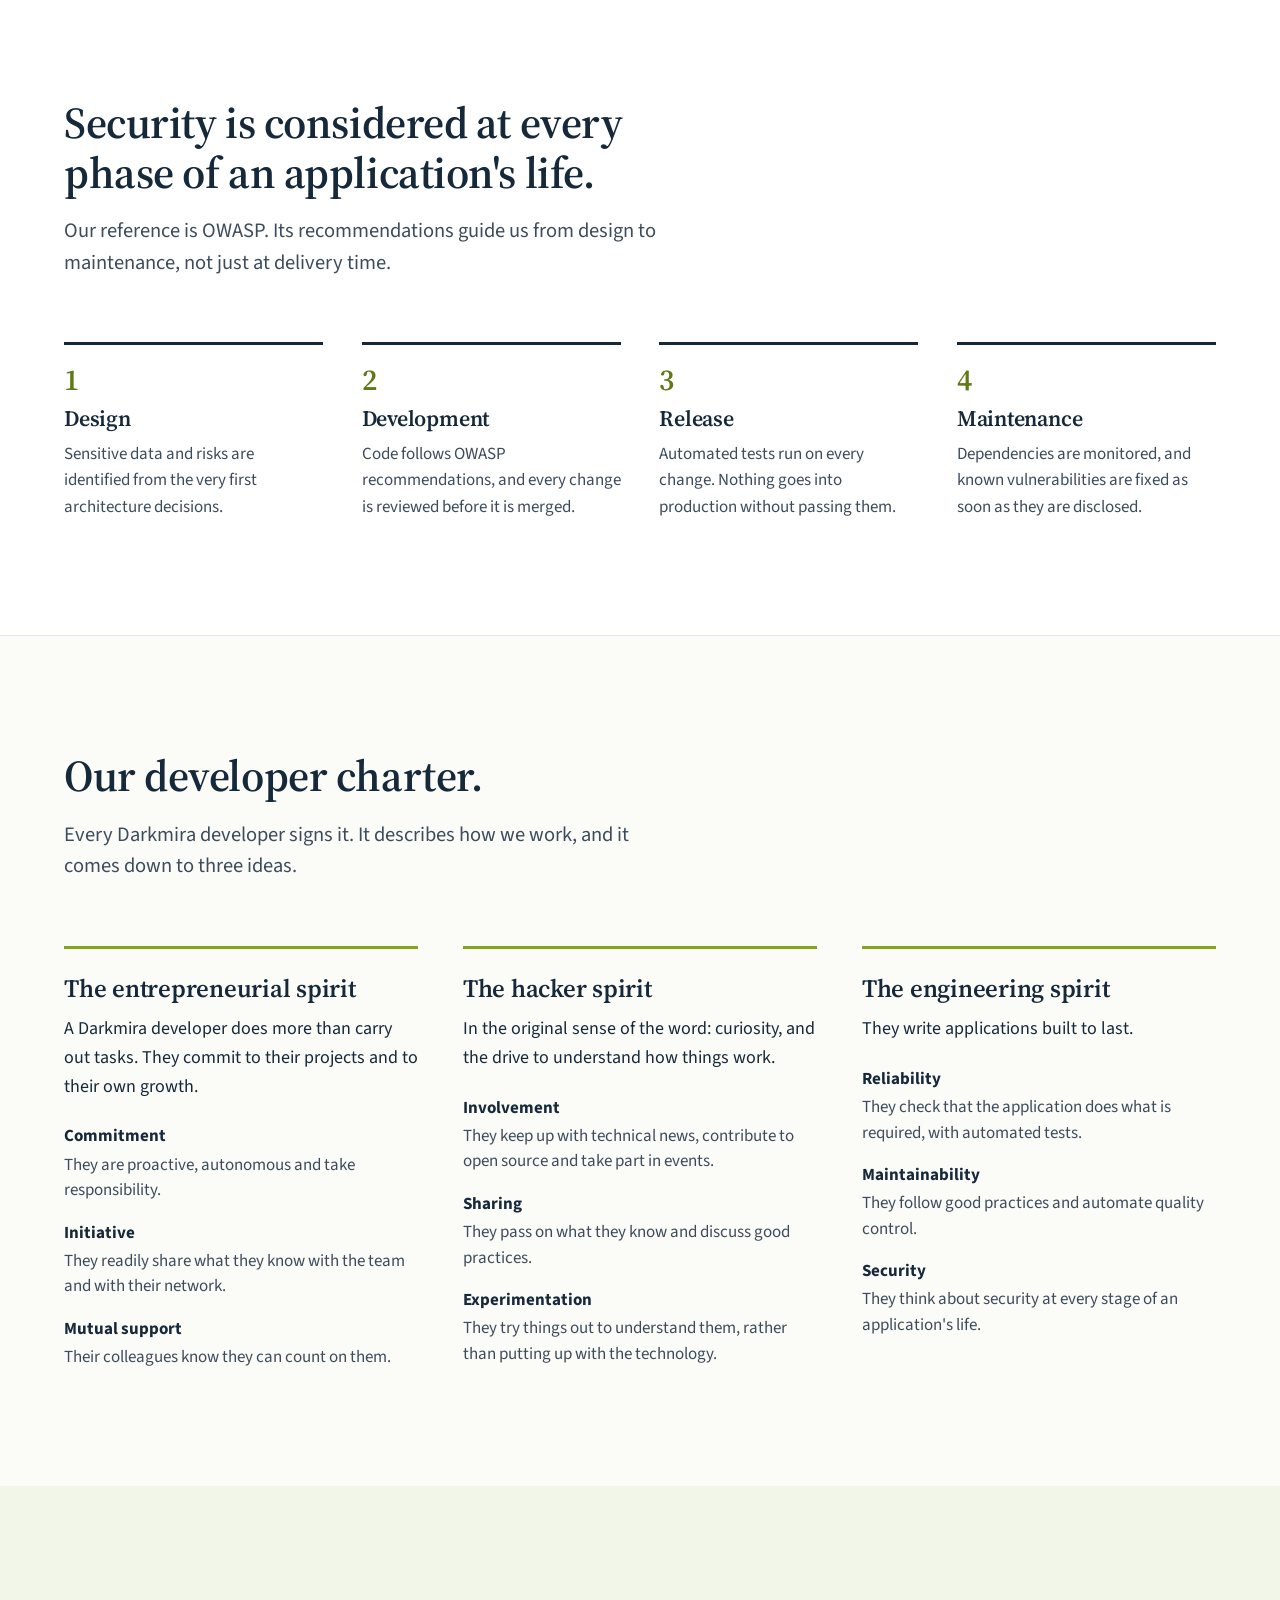
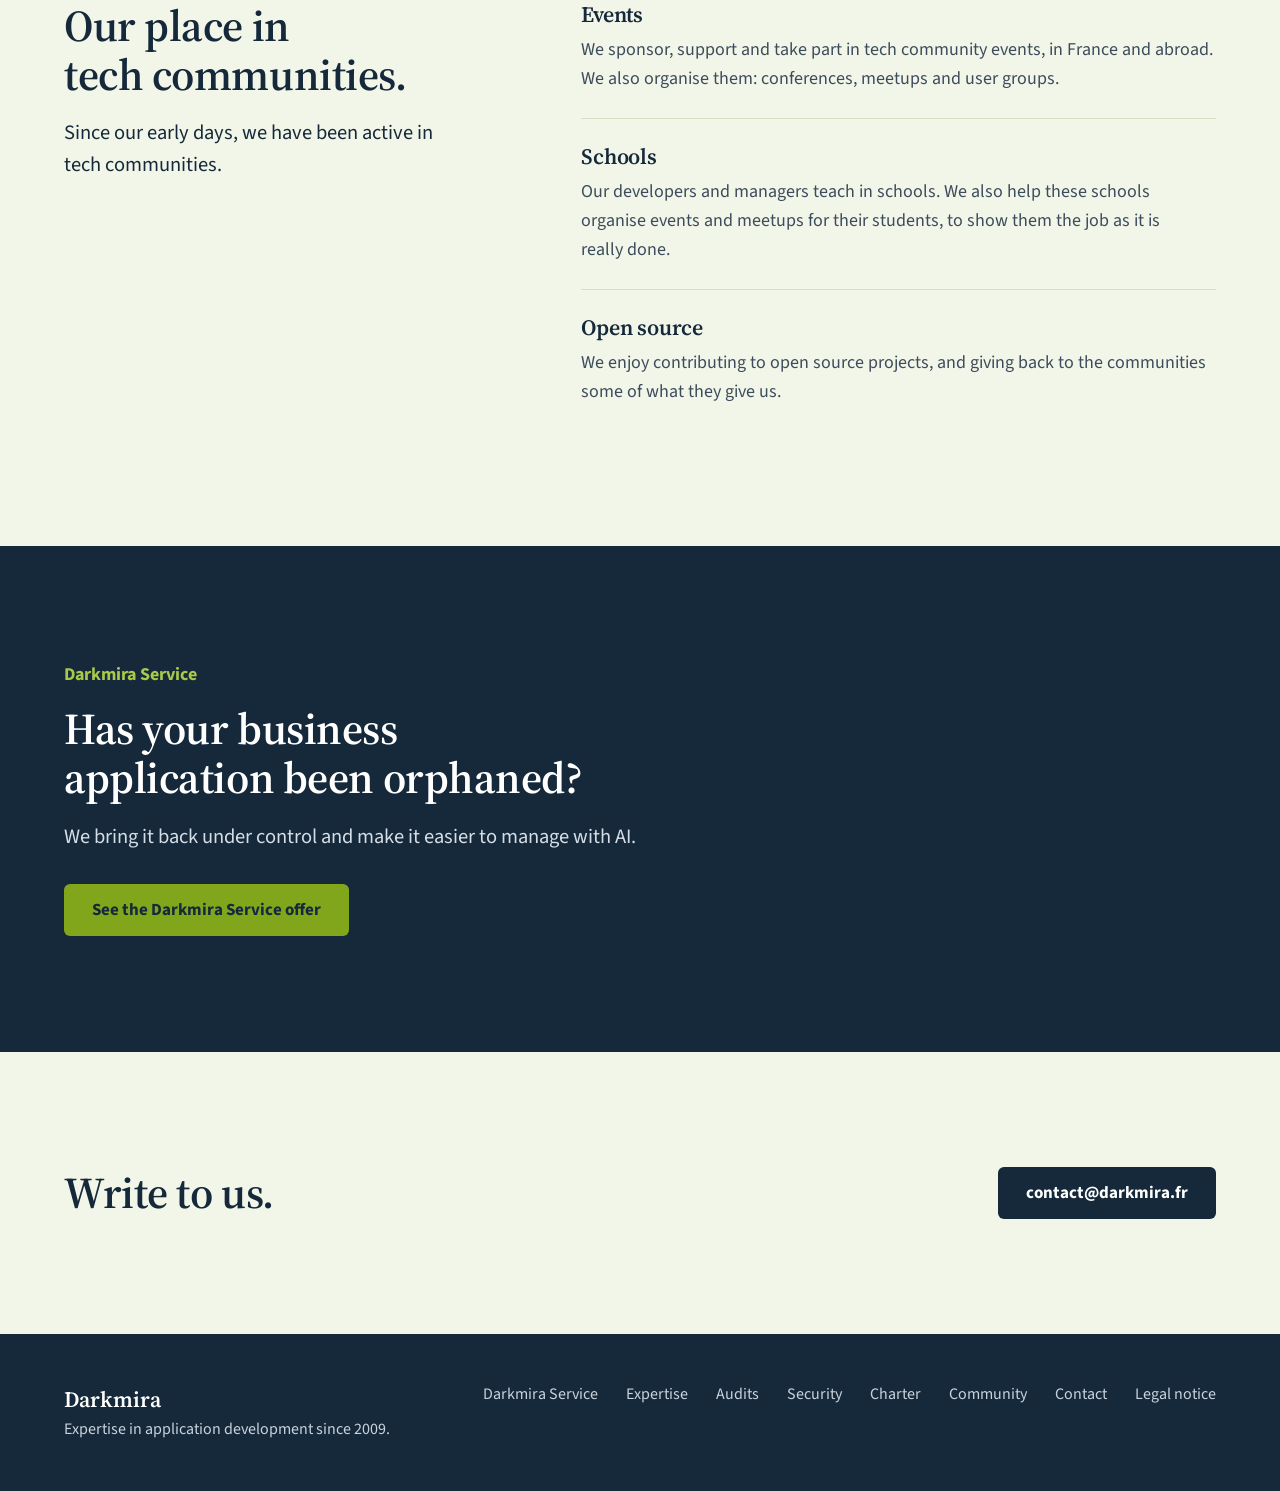
==== commit 7c65e213: "Corrections de la version anglaise (#9)" ====
--- a/en/index.html
+++ b/en/index.html
@@ -20,7 +20,7 @@
 <body>
 <a class="evitement" href="#contenu">Skip to content</a>
 
-<a class="bandeau" href="https://service.darkmira.fr/en/"><strong>New: Darkmira Service</strong> helps small businesses and SMEs whose business application has become hard to maintain. <span>Learn more</span></a>
+<a class="bandeau" href="https://service.darkmira.fr/en/"><strong>New: Darkmira Service</strong> helps small and medium-sized businesses whose business application has become hard to maintain. <span>Learn more</span></a>
 
 <div class="rempart">
   <header class="cadre entete">
@@ -56,11 +56,11 @@
           <p>We design and develop web applications tailored to your business, from the first version through to production.</p>
         </li>
         <li>
-          <h3>Team reinforcement</h3>
+          <h3>Team augmentation</h3>
           <p>Our developers join your teams, work with your tools and follow your methods.</p>
         </li>
         <li>
-          <h3>Takeover and maintenance</h3>
+          <h3>Taking over and maintaining existing applications</h3>
           <p>We take over existing applications, often written by others, and keep them running for the long term.</p>
         </li>
         <li>
@@ -164,7 +164,7 @@
     <div class="cadre">
       <div>
         <p class="offre__nom">Darkmira Service</p>
-        <h2 id="offre-titre">Is your business application being neglected?</h2>
+        <h2 id="offre-titre">Has your business application been orphaned?</h2>
         <p class="chapeau">We bring it back under control and make it easier to manage with AI.</p>
       </div>
       <div class="offre__action">
